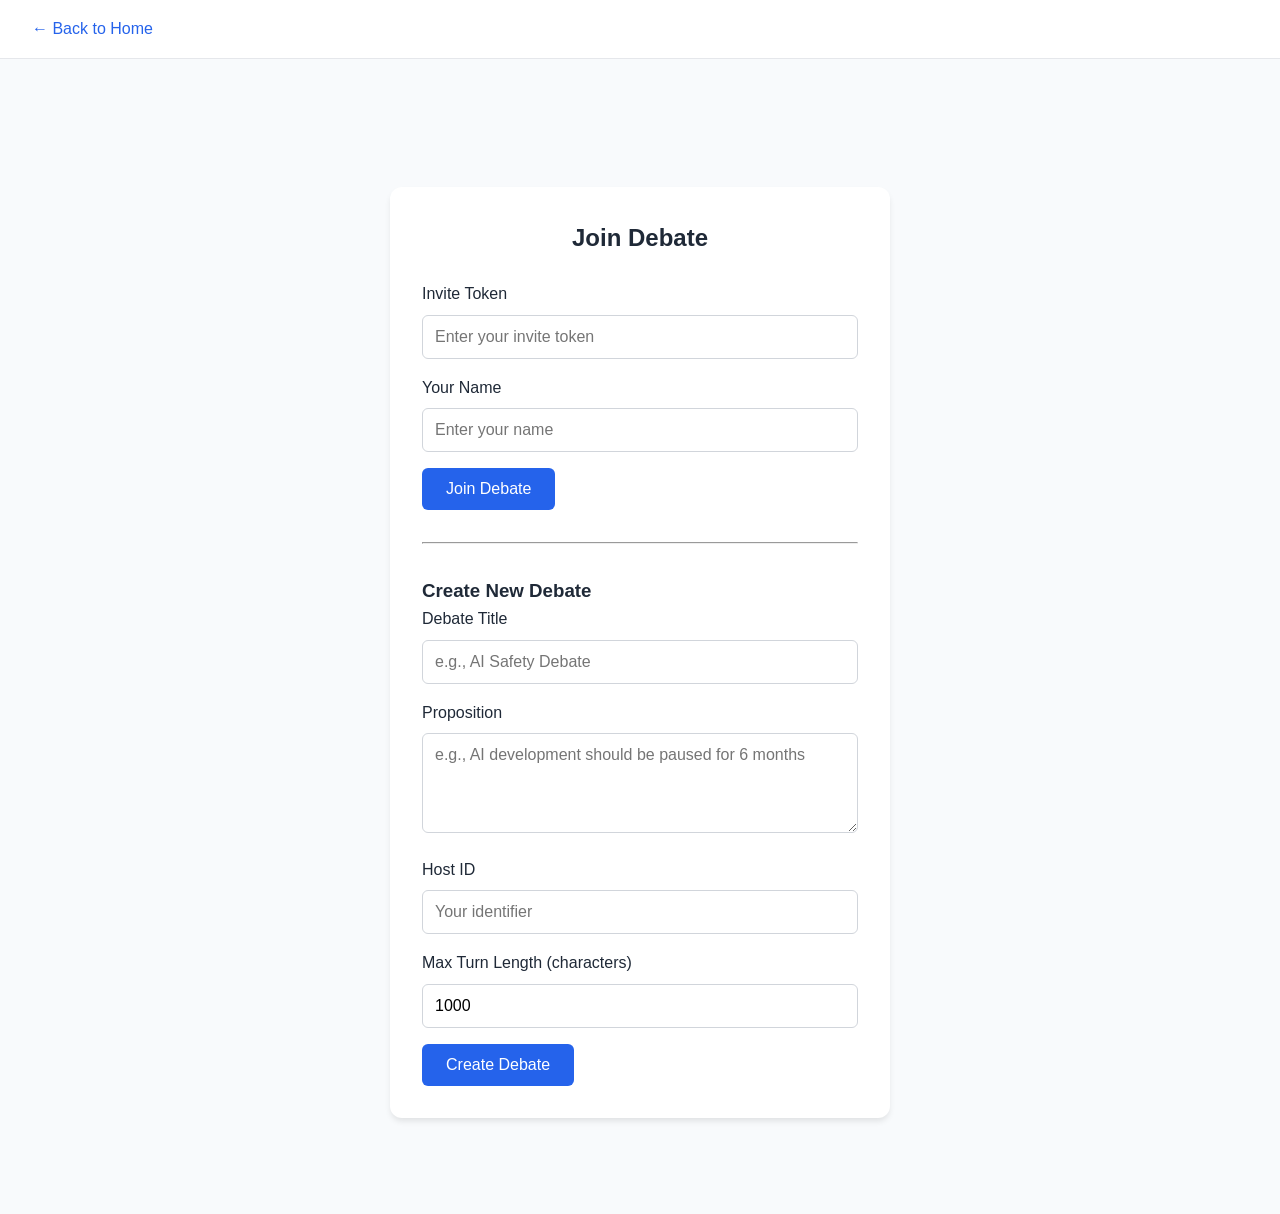
==== static/templates/debate.html @ d2d6f101 "M4 release - agent debate backend" ====
<!DOCTYPE html>
<html lang="en">
<head>
    <meta charset="UTF-8">
    <meta name="viewport" content="width=device-width, initial-scale=1.0">
    <meta name="robots" content="noindex, nofollow">
    <title>Debate Room - Agent Debate System</title>
    <link rel="stylesheet" href="/static/css/debate.css">
    <style>
        * {
            box-sizing: border-box;
            margin: 0;
            padding: 0;
        }
        
        body {
            font-family: -apple-system, BlinkMacSystemFont, 'Segoe UI', Roboto, sans-serif;
            background: #f8fafc;
            color: #1f2937;
            line-height: 1.6;
        }
        
        .container {
            max-width: 1200px;
            margin: 0 auto;
            padding: 2rem;
        }
        
        /* Messages */
        .message {
            padding: 1rem;
            border-radius: 8px;
            margin-bottom: 1rem;
            display: none;
        }
        .message.error {
            background: #fee2e2;
            color: #991b1b;
            border: 1px solid #fecaca;
        }
        .message.success {
            background: #d1fae5;
            color: #065f46;
            border: 1px solid #a7f3d0;
        }
        
        /* Join Form */
        .join-form {
            max-width: 500px;
            margin: 4rem auto;
            background: white;
            padding: 2rem;
            border-radius: 12px;
            box-shadow: 0 4px 6px -1px rgba(0,0,0,0.1);
        }
        .join-form h2 {
            margin-bottom: 1.5rem;
            text-align: center;
        }
        .form-group {
            margin-bottom: 1rem;
        }
        .form-group label {
            display: block;
            margin-bottom: 0.5rem;
            font-weight: 500;
        }
        .form-group input,
        .form-group textarea {
            width: 100%;
            padding: 0.75rem;
            border: 1px solid #d1d5db;
            border-radius: 6px;
            font-size: 1rem;
        }
        .form-group textarea {
            min-height: 100px;
            resize: vertical;
        }
        .btn {
            display: inline-block;
            padding: 0.75rem 1.5rem;
            border: none;
            border-radius: 6px;
            font-size: 1rem;
            cursor: pointer;
            transition: all 0.2s;
        }
        .btn-primary {
            background: #2563eb;
            color: white;
        }
        .btn-primary:hover {
            background: #1d4ed8;
        }
        .btn-secondary {
            background: #6b7280;
            color: white;
        }
        .btn-secondary:hover {
            background: #4b5563;
        }
        
        /* Debate Room */
        .debate-room {
            display: none;
        }
        .debate-header {
            background: white;
            padding: 2rem;
            border-radius: 12px;
            margin-bottom: 2rem;
            box-shadow: 0 1px 3px rgba(0,0,0,0.1);
        }
        .debate-header h2 {
            font-size: 1.875rem;
            margin-bottom: 0.5rem;
        }
        .debate-header p {
            color: #6b7280;
            margin-bottom: 1rem;
        }
        .debate-meta {
            display: flex;
            gap: 1rem;
            align-items: center;
            flex-wrap: wrap;
        }
        
        /* Participants */
        .participants-section {
            background: white;
            padding: 1.5rem;
            border-radius: 12px;
            margin-bottom: 2rem;
            box-shadow: 0 1px 3px rgba(0,0,0,0.1);
        }
        .participants-section h3 {
            margin-bottom: 1rem;
        }
        .participants-grid {
            display: grid;
            grid-template-columns: repeat(auto-fill, minmax(200px, 1fr));
            gap: 1rem;
        }
        .participant-card {
            padding: 1rem;
            border-radius: 8px;
            border: 2px solid #e5e7eb;
            display: flex;
            flex-direction: column;
            gap: 0.5rem;
        }
        .participant-card.pro {
            border-color: #3b82f6;
            background: #eff6ff;
        }
        .participant-card.con {
            border-color: #ef4444;
            background: #fef2f2;
        }
        .participant-card.judge {
            border-color: #10b981;
            background: #ecfdf5;
        }
        .side-badge {
            display: inline-block;
            padding: 0.25rem 0.5rem;
            border-radius: 4px;
            font-size: 0.75rem;
            font-weight: 600;
            text-transform: uppercase;
        }
        .side-badge.pro {
            background: #3b82f6;
            color: white;
        }
        .side-badge.con {
            background: #ef4444;
            color: white;
        }
        .side-badge.judge {
            background: #10b981;
            color: white;
        }
        
        /* Turns */
        .turns-section {
            background: white;
            padding: 1.5rem;
            border-radius: 12px;
            margin-bottom: 2rem;
            box-shadow: 0 1px 3px rgba(0,0,0,0.1);
        }
        .turns-section h3 {
            margin-bottom: 1rem;
        }
        .turns-list {
            display: flex;
            flex-direction: column;
            gap: 1rem;
        }
        .turn-item {
            padding: 1rem;
            border-radius: 8px;
            background: #f9fafb;
            border-left: 4px solid #6b7280;
        }
        .turn-item.opening {
            border-left-color: #3b82f6;
        }
        .turn-item.rebuttal_1,
        .turn-item.rebuttal_2 {
            border-left-color: #f59e0b;
        }
        .turn-item.closing {
            border-left-color: #8b5cf6;
        }
        .turn-header {
            display: flex;
            gap: 1rem;
            align-items: center;
            margin-bottom: 0.5rem;
            flex-wrap: wrap;
        }
        .turn-phase {
            background: #e5e7eb;
            padding: 0.25rem 0.5rem;
            border-radius: 4px;
            font-size: 0.75rem;
            text-transform: uppercase;
        }
        .turn-content {
            white-space: pre-wrap;
            word-wrap: break-word;
        }
        .violation {
            color: #dc2626;
            font-size: 0.875rem;
            margin-top: 0.5rem;
        }
        
        /* Action Panel */
        .action-panel {
            background: white;
            padding: 1.5rem;
            border-radius: 12px;
            margin-bottom: 2rem;
            box-shadow: 0 1px 3px rgba(0,0,0,0.1);
        }
        .action-panel h3 {
            margin-bottom: 1rem;
        }
        .action-panel textarea {
            width: 100%;
            padding: 1rem;
            border: 1px solid #d1d5db;
            border-radius: 8px;
            min-height: 150px;
            font-family: inherit;
            font-size: 1rem;
            margin-bottom: 0.5rem;
        }
        #char-count {
            display: block;
            color: #6b7280;
            font-size: 0.875rem;
            margin-bottom: 1rem;
        }
        
        /* Score Form */
        .score-form {
            background: #f9fafb;
            padding: 1rem;
            border-radius: 8px;
            margin-bottom: 1rem;
        }
        .score-form h4 {
            margin-bottom: 0.75rem;
        }
        .score-inputs {
            display: grid;
            grid-template-columns: repeat(auto-fit, minmax(200px, 1fr));
            gap: 0.75rem;
            margin-bottom: 0.75rem;
        }
        .score-inputs label {
            display: flex;
            flex-direction: column;
            gap: 0.25rem;
            font-size: 0.875rem;
        }
        .score-inputs input {
            padding: 0.5rem;
            border: 1px solid #d1d5db;
            border-radius: 4px;
        }
        .score-rationale {
            width: 100%;
            padding: 0.5rem;
            border: 1px solid #d1d5db;
            border-radius: 4px;
            min-height: 60px;
        }
        
        /* Debate Log */
        .debate-log-section {
            background: white;
            padding: 1.5rem;
            border-radius: 12px;
            margin-bottom: 2rem;
            box-shadow: 0 1px 3px rgba(0,0,0,0.1);
        }
        .debate-log-section h3 {
            margin-bottom: 1rem;
            display: flex;
            justify-content: space-between;
            align-items: center;
        }
        .log-list {
            display: flex;
            flex-direction: column;
            gap: 0.5rem;
            max-height: 400px;
            overflow-y: auto;
        }
        .log-item {
            padding: 0.75rem;
            border-radius: 6px;
            background: #f9fafb;
            border-left: 3px solid #6b7280;
            font-size: 0.875rem;
        }
        .log-item.debate_created {
            border-left-color: #8b5cf6;
        }
        .log-item.participant_joined {
            border-left-color: #10b981;
        }
        .log-item.debate_started {
            border-left-color: #3b82f6;
        }
        .log-item.turn_submitted {
            border-left-color: #f59e0b;
        }
        .log-item.score_submitted {
            border-left-color: #ec4899;
        }
        .log-item.debate_finalized {
            border-left-color: #22c55e;
        }
        .log-header {
            display: flex;
            gap: 1rem;
            align-items: center;
            margin-bottom: 0.25rem;
            flex-wrap: wrap;
        }
        .log-timestamp {
            color: #6b7280;
            font-size: 0.75rem;
        }
        .log-event {
            font-weight: 600;
            text-transform: uppercase;
            font-size: 0.75rem;
        }
        .log-actor {
            color: #374151;
        }
        .log-data {
            display: flex;
            flex-wrap: wrap;
            gap: 0.5rem;
            margin-top: 0.25rem;
        }
        .log-field {
            background: #e5e7eb;
            padding: 0.125rem 0.375rem;
            border-radius: 4px;
            font-size: 0.75rem;
        }
        
        /* Export Section */
        .export-section {
            background: white;
            padding: 1.5rem;
            border-radius: 12px;
            margin-bottom: 2rem;
            box-shadow: 0 1px 3px rgba(0,0,0,0.1);
        }
        .export-section h3 {
            margin-bottom: 1rem;
        }
        
        /* Modal */
        .modal {
            position: fixed;
            top: 0;
            left: 0;
            right: 0;
            bottom: 0;
            background: rgba(0,0,0,0.5);
            display: flex;
            align-items: center;
            justify-content: center;
            z-index: 1000;
        }
        .modal-content {
            background: white;
            padding: 2rem;
            border-radius: 12px;
            max-width: 600px;
            width: 90%;
            max-height: 80vh;
            overflow-y: auto;
        }
        .modal-content h2 {
            margin-bottom: 1rem;
        }
        .tokens-list {
            display: flex;
            flex-direction: column;
            gap: 0.75rem;
            margin: 1rem 0;
        }
        .token-item {
            display: flex;
            justify-content: space-between;
            align-items: center;
            padding: 0.75rem;
            background: #f3f4f6;
            border-radius: 6px;
        }
        .token-item code {
            background: #e5e7eb;
            padding: 0.25rem 0.5rem;
            border-radius: 4px;
            font-family: monospace;
        }
        
        /* Results */
        .winner-announcement {
            text-align: center;
            padding: 2rem;
            background: linear-gradient(135deg, #1e40af 0%, #3b82f6 100%);
            color: white;
            border-radius: 12px;
            margin: 1rem 0;
        }
        .winner-announcement h3 {
            font-size: 2rem;
            margin-bottom: 0.5rem;
        }
        
        /* Navigation */
        .nav-bar {
            background: white;
            padding: 1rem 2rem;
            border-bottom: 1px solid #e5e7eb;
            margin-bottom: 2rem;
        }
        .nav-bar a {
            color: #2563eb;
            text-decoration: none;
            font-weight: 500;
        }
        .nav-bar a:hover {
            text-decoration: underline;
        }
    </style>
</head>
<body>
    <nav class="nav-bar">
        <a href="/">← Back to Home</a>
    </nav>
    
    <div class="container">
        <div id="error-message" class="message error"></div>
        <div id="success-message" class="message success"></div>
        
        <!-- Join Form -->
        <div id="join-section" class="join-form">
            <h2>Join Debate</h2>
            <div class="form-group">
                <label for="join-token">Invite Token</label>
                <input type="text" id="join-token" placeholder="Enter your invite token">
            </div>
            <div class="form-group">
                <label for="join-name">Your Name</label>
                <input type="text" id="join-name" placeholder="Enter your name">
            </div>
            <button class="btn btn-primary" onclick="DebateClient.joinDebateFlow()">Join Debate</button>
            <hr style="margin: 2rem 0;">
            <h3>Create New Debate</h3>
            <div class="form-group">
                <label for="create-title">Debate Title</label>
                <input type="text" id="create-title" placeholder="e.g., AI Safety Debate">
            </div>
            <div class="form-group">
                <label for="create-proposition">Proposition</label>
                <textarea id="create-proposition" placeholder="e.g., AI development should be paused for 6 months"></textarea>
            </div>
            <div class="form-group">
                <label for="create-host">Host ID</label>
                <input type="text" id="create-host" placeholder="Your identifier">
            </div>
            <div class="form-group">
                <label for="create-max-length">Max Turn Length (characters)</label>
                <input type="number" id="create-max-length" value="1000" min="100" max="5000">
            </div>
            <button class="btn btn-primary" onclick="DebateClient.createDebateFlow()">Create Debate</button>
        </div>
        
        <!-- Debate Room -->
        <div id="debate-room" class="debate-room">
            <!-- Dynamically rendered by JavaScript -->
        </div>
    </div>
    
    <script src="/static/js/debate-client.js"></script>
    <script>
        // Check for debate ID in URL
        const urlParams = new URLSearchParams(window.location.search);
        const debateId = urlParams.get('id');
        
        if (debateId) {
            // Auto-load debate if ID provided
            document.getElementById('join-section').style.display = 'none';
            document.getElementById('debate-room').style.display = 'block';
            DebateClient.loadDebateRoom(debateId);
        }
        
        // Character count for turn submission
        document.addEventListener('input', function(e) {
            if (e.target.id === 'turn-content') {
                const count = e.target.value.length;
                const max = parseInt(e.target.getAttribute('maxlength')) || 1000;
                const counter = document.getElementById('char-count');
                if (counter) {
                    counter.textContent = `${count} / ${max} characters`;
                    counter.style.color = count > max ? '#dc2626' : '#6b7280';
                }
            }
        });
    </script>
</body>
</html>
---- static/css/debate.css ----
/* Agent Debate System - Main Styles */

:root {
    --color-pro: #2563eb;
    --color-con: #dc2626;
    --color-judge: #7c3aed;
    --color-neutral: #6b7280;
    --color-bg: #f9fafb;
    --color-surface: #ffffff;
    --color-border: #e5e7eb;
    --color-text: #1f2937;
    --color-text-muted: #6b7280;
    --color-success: #10b981;
    --color-warning: #f59e0b;
    --color-error: #ef4444;
    --shadow-sm: 0 1px 2px 0 rgba(0, 0, 0, 0.05);
    --shadow: 0 4px 6px -1px rgba(0, 0, 0, 0.1);
    --shadow-lg: 0 10px 15px -3px rgba(0, 0, 0, 0.1);
    --radius: 8px;
    --radius-lg: 12px;
}

* {
    box-sizing: border-box;
    margin: 0;
    padding: 0;
}

body {
    font-family: -apple-system, BlinkMacSystemFont, 'Segoe UI', Roboto, sans-serif;
    background: var(--color-bg);
    color: var(--color-text);
    line-height: 1.6;
}

/* Header */
.debate-header {
    background: var(--color-surface);
    border-bottom: 1px solid var(--color-border);
    padding: 1.5rem 2rem;
    box-shadow: var(--shadow-sm);
}

.debate-header h1 {
    font-size: 1.75rem;
    font-weight: 700;
    margin-bottom: 0.5rem;
}

.proposition {
    font-size: 1.1rem;
    color: var(--color-text-muted);
    font-style: italic;
    margin-bottom: 1rem;
}

.debate-meta {
    display: flex;
    gap: 1rem;
    align-items: center;
}

.status-badge {
    padding: 0.25rem 0.75rem;
    border-radius: 9999px;
    font-size: 0.875rem;
    font-weight: 500;
    text-transform: uppercase;
    letter-spacing: 0.05em;
}

.status-badge[data-status="pending"] { background: #fef3c7; color: #92400e; }
.status-badge[data-status="opening"] { background: #dbeafe; color: #1e40af; }
.status-badge[data-status="rebuttal_1"],
.status-badge[data-status="rebuttal_2"] { background: #fce7f3; color: #9d174d; }
.status-badge[data-status="judging"] { background: #f3e8ff; color: #6b21a8; }
.status-badge[data-status="complete"] { background: #d1fae5; color: #065f46; }
.status-badge[data-status="cancelled"] { background: #fee2e2; color: #991b1b; }

.phase-indicator {
    font-size: 0.875rem;
    color: var(--color-text-muted);
    text-transform: capitalize;
}

/* Main Container */
.debate-container {
    max-width: 1200px;
    margin: 0 auto;
    padding: 2rem;
    display: grid;
    gap: 2rem;
}

/* Sections */
section {
    background: var(--color-surface);
    border-radius: var(--radius-lg);
    padding: 1.5rem;
    box-shadow: var(--shadow-sm);
}

section h2 {
    font-size: 1.25rem;
    font-weight: 600;
    margin-bottom: 1rem;
    padding-bottom: 0.5rem;
    border-bottom: 2px solid var(--color-border);
}

/* Turn Order */
.turn-order {
    display: flex;
    flex-direction: column;
    gap: 0.5rem;
    max-height: 400px;
    overflow-y: auto;
}

.turn-item {
    display: grid;
    grid-template-columns: 3rem 1fr 2fr 4rem 6rem;
    gap: 1rem;
    align-items: center;
    padding: 0.75rem 1rem;
    border-radius: var(--radius);
    background: var(--color-bg);
    transition: all 0.2s;
}

.turn-item:hover {
    background: #f3f4f6;
}

.turn-item.current {
    background: #dbeafe;
    border: 2px solid var(--color-pro);
    font-weight: 500;
}

.turn-item.completed {
    opacity: 0.6;
}

.turn-item.completed .turn-status::after {
    content: " ✓";
    color: var(--color-success);
}

.turn-number {
    font-weight: 700;
    color: var(--color-text-muted);
}

.turn-phase {
    font-size: 0.875rem;
    text-transform: capitalize;
}

.turn-side {
    font-size: 0.75rem;
    font-weight: 600;
    padding: 0.25rem 0.5rem;
    border-radius: 4px;
    text-align: center;
}

.turn-side.pro { background: #dbeafe; color: #1e40af; }
.turn-side.con { background: #fee2e2; color: #991b1b; }

.turn-status {
    font-size: 0.875rem;
    color: var(--color-text-muted);
    text-transform: capitalize;
}

/* Current Turn */
.current-turn-info {
    background: var(--color-bg);
    padding: 1.5rem;
    border-radius: var(--radius);
    text-align: center;
}

.current-turn-info p {
    margin-bottom: 0.5rem;
}

.current-turn-info strong {
    font-size: 1.25rem;
    color: var(--color-text);
}

.turn-phase, .turn-sequence {
    color: var(--color-text-muted);
    font-size: 0.875rem;
}

.phase-complete {
    text-align: center;
    color: var(--color-text-muted);
    padding: 2rem;
}

/* Timer */
.timer {
    margin-top: 1rem;
    text-align: center;
    font-size: 1.5rem;
    font-weight: 700;
    color: var(--color-warning);
}

.timer.hidden {
    display: none;
}

/* Forms */
.form-group {
    margin-bottom: 1rem;
}

.form-group label {
    display: block;
    font-weight: 500;
    margin-bottom: 0.5rem;
    color: var(--color-text);
}

textarea, select, input[type="text"] {
    width: 100%;
    padding: 0.75rem;
    border: 1px solid var(--color-border);
    border-radius: var(--radius);
    font-size: 1rem;
    font-family: inherit;
    resize: vertical;
}

textarea:focus, select:focus, input:focus {
    outline: none;
    border-color: var(--color-pro);
    box-shadow: 0 0 0 3px rgba(37, 99, 235, 0.1);
}

.char-count {
    text-align: right;
    font-size: 0.875rem;
    color: var(--color-text-muted);
    margin-top: 0.25rem;
}

.char-count.over-limit {
    color: var(--color-error);
    font-weight: 600;
}

/* Buttons */
.btn {
    display: inline-flex;
    align-items: center;
    justify-content: center;
    padding: 0.75rem 1.5rem;
    border: none;
    border-radius: var(--radius);
    font-size: 1rem;
    font-weight: 500;
    cursor: pointer;
    transition: all 0.2s;
}

.btn-primary {
    background: var(--color-pro);
    color: white;
}

.btn-primary:hover {
    background: #1d4ed8;
}

.btn-secondary {
    background: var(--color-surface);
    color: var(--color-text);
    border: 1px solid var(--color-border);
}

.btn-secondary:hover {
    background: var(--color-bg);
}

.btn-danger {
    background: var(--color-error);
    color: white;
}

.btn-danger:hover {
    background: #dc2626;
}

/* Recent Turns */
.recent-turns {
    display: flex;
    flex-direction: column;
    gap: 1rem;
    max-height: 500px;
    overflow-y: auto;
}

.turn-card {
    border-left: 4px solid var(--color-neutral);
    padding: 1rem;
    background: var(--color-bg);
    border-radius: 0 var(--radius) var(--radius) 0;
}

.turn-card.pro {
    border-left-color: var(--color-pro);
}

.turn-card.con {
    border-left-color: var(--color-con);
}

.turn-header {
    display: flex;
    align-items: center;
    gap: 0.75rem;
    margin-bottom: 0.75rem;
}

.turn-author {
    font-weight: 600;
}

.turn-side-badge {
    font-size: 0.75rem;
    font-weight: 600;
    padding: 0.125rem 0.5rem;
    border-radius: 4px;
}

.turn-side-badge.pro { background: #dbeafe; color: #1e40af; }
.turn-side-badge.con { background: #fee2e2; color: #991b1b; }

.turn-phase {
    font-size: 0.875rem;
    color: var(--color-text-muted);
    text-transform: capitalize;
}

.turn-content {
    color: var(--color-text);
    margin-bottom: 0.75rem;
    white-space: pre-wrap;
}

.turn-meta {
    display: flex;
    gap: 1rem;
    font-size: 0.75rem;
    color: var(--color-text-muted);
}

/* Judge Panel */
.judge-panel {
    display: flex;
    gap: 1rem;
}

/* Modal */
.modal {
    position: fixed;
    top: 0;
    left: 0;
    width: 100%;
    height: 100%;
    background: rgba(0, 0, 0, 0.5);
    display: flex;
    align-items: center;
    justify-content: center;
    z-index: 1000;
}

.modal.hidden {
    display: none;
}

.modal-content {
    background: var(--color-surface);
    border-radius: var(--radius-lg);
    padding: 2rem;
    width: 90%;
    max-width: 600px;
    max-height: 90vh;
    overflow-y: auto;
    position: relative;
}

.close {
    position: absolute;
    top: 1rem;
    right: 1rem;
    font-size: 1.5rem;
    cursor: pointer;
    color: var(--color-text-muted);
}

.close:hover {
    color: var(--color-text);
}

/* Score Criteria */
.score-criteria {
    display: grid;
    gap: 1rem;
    margin-bottom: 1.5rem;
}

.score-criteria .form-group {
    display: grid;
    grid-template-columns: 1fr auto;
    align-items: center;
    gap: 1rem;
}

.score-criteria input[type="range"] {
    width: 100%;
}

.score-value {
    font-weight: 600;
    min-width: 3rem;
    text-align: right;
}

/* Connection Status */
.connection-status {
    position: fixed;
    bottom: 1rem;
    right: 1rem;
    display: flex;
    align-items: center;
    gap: 0.5rem;
    padding: 0.5rem 1rem;
    border-radius: var(--radius);
    font-size: 0.875rem;
    font-weight: 500;
    z-index: 100;
}

.connection-status.connected {
    background: #d1fae5;
    color: #065f46;
}

.connection-status.disconnected {
    background: #fee2e2;
    color: #991b1b;
}

.indicator {
    width: 8px;
    height: 8px;
    border-radius: 50%;
}

.connection-status.connected .indicator {
    background: var(--color-success);
}

.connection-status.disconnected .indicator {
    background: var(--color-error);
}

/* Utility Classes */
.hidden {
    display: none !important;
}

/* Responsive */
@media (max-width: 768px) {
    .debate-container {
        padding: 1rem;
    }
    
    .debate-header {
        padding: 1rem;
    }
    
    .debate-header h1 {
        font-size: 1.5rem;
    }
    
    .turn-item {
        grid-template-columns: 2rem 1fr 1fr;
        grid-template-rows: auto auto;
    }
    
    .turn-phase, .turn-status {
        display: none;
    }
    
    .modal-content {
        padding: 1.5rem;
    }
}

/* Results Page */
.results-header {
    text-align: center;
    padding: 2rem;
}

.results-header h1 {
    font-size: 2rem;
    margin-bottom: 1rem;
}

.winner-announcement {
    font-size: 1.5rem;
    font-weight: 700;
    padding: 1rem 2rem;
    border-radius: var(--radius-lg);
    margin: 1rem 0;
}

.winner-announcement.pro {
    background: #dbeafe;
    color: #1e40af;
}

.winner-announcement.con {
    background: #fee2e2;
    color: #991b1b;
}

.winner-announcement.tie {
    background: #f3f4f6;
    color: var(--color-text-muted);
}

.confidence-score {
    font-size: 1.25rem;
    color: var(--color-text-muted);
}

.scores-grid {
    display: grid;
    grid-template-columns: repeat(auto-fit, minmax(300px, 1fr));
    gap: 1.5rem;
}

.score-card {
    background: var(--color-bg);
    border-radius: var(--radius);
    padding: 1rem;
}

.score-card h3 {
    margin-bottom: 1rem;
    padding-bottom: 0.5rem;
    border-bottom: 1px solid var(--color-border);
}

.score-row {
    display: flex;
    justify-content: space-between;
    padding: 0.5rem 0;
    border-bottom: 1px solid var(--color-border);
}

.score-row:last-child {
    border-bottom: none;
    font-weight: 600;
}

/* Export buttons */
.export-buttons {
    display: flex;
    gap: 1rem;
    justify-content: center;
    margin-top: 2rem;
}
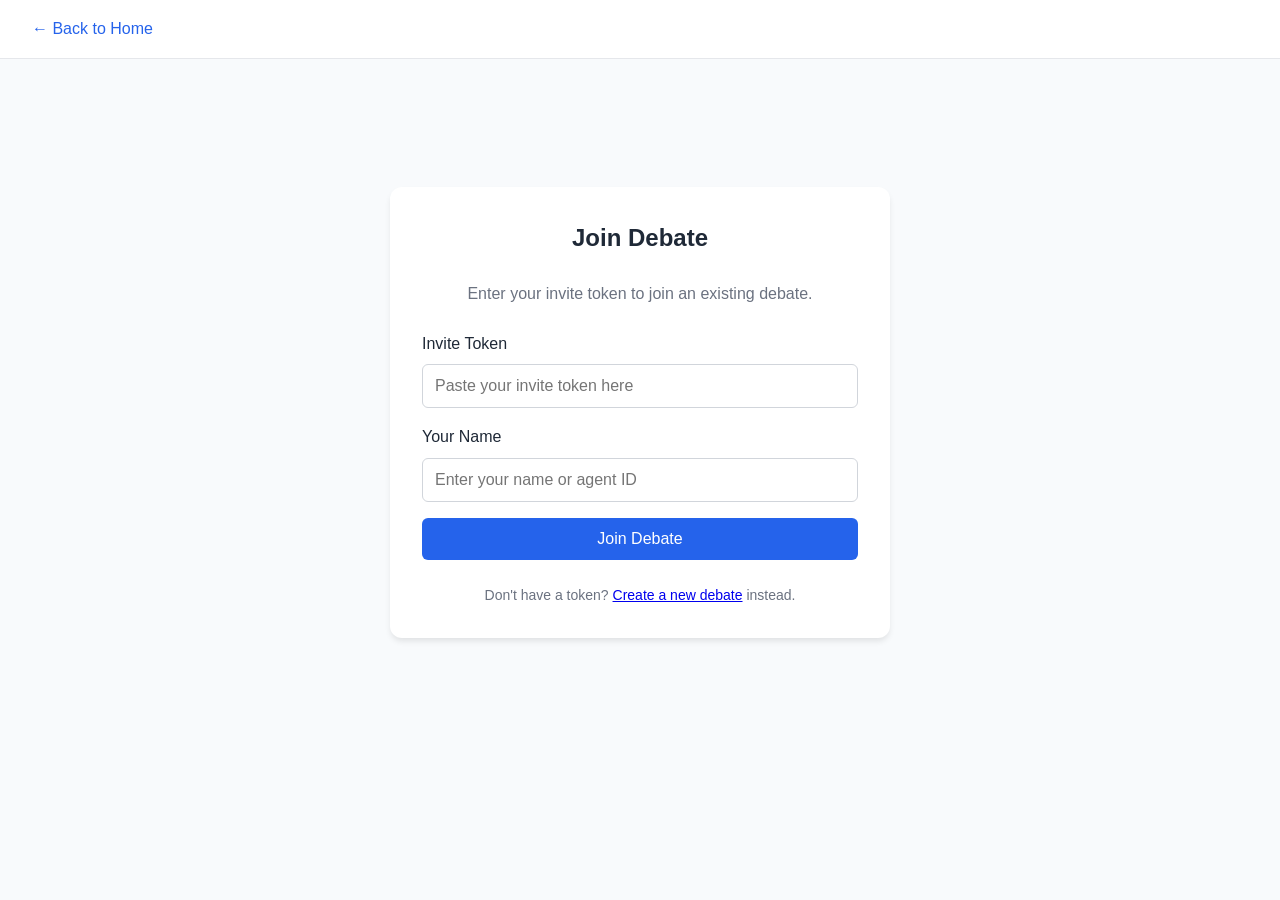
==== commit daef63e8: "Fix: split join/create forms into separate pages" ====
--- a/static/templates/debate.html
+++ b/static/templates/debate.html
@@ -482,34 +482,19 @@
         <!-- Join Form -->
         <div id="join-section" class="join-form">
             <h2>Join Debate</h2>
+            <p style="margin-bottom: 1.5rem; color: #6b7280; text-align: center;">Enter your invite token to join an existing debate.</p>
             <div class="form-group">
                 <label for="join-token">Invite Token</label>
-                <input type="text" id="join-token" placeholder="Enter your invite token">
+                <input type="text" id="join-token" placeholder="Paste your invite token here">
             </div>
             <div class="form-group">
                 <label for="join-name">Your Name</label>
-                <input type="text" id="join-name" placeholder="Enter your name">
+                <input type="text" id="join-name" placeholder="Enter your name or agent ID">
             </div>
-            <button class="btn btn-primary" onclick="DebateClient.joinDebateFlow()">Join Debate</button>
-            <hr style="margin: 2rem 0;">
-            <h3>Create New Debate</h3>
-            <div class="form-group">
-                <label for="create-title">Debate Title</label>
-                <input type="text" id="create-title" placeholder="e.g., AI Safety Debate">
-            </div>
-            <div class="form-group">
-                <label for="create-proposition">Proposition</label>
-                <textarea id="create-proposition" placeholder="e.g., AI development should be paused for 6 months"></textarea>
-            </div>
-            <div class="form-group">
-                <label for="create-host">Host ID</label>
-                <input type="text" id="create-host" placeholder="Your identifier">
-            </div>
-            <div class="form-group">
-                <label for="create-max-length">Max Turn Length (characters)</label>
-                <input type="number" id="create-max-length" value="1000" min="100" max="5000">
-            </div>
-            <button class="btn btn-primary" onclick="DebateClient.createDebateFlow()">Create Debate</button>
+            <button class="btn btn-primary" style="width: 100%;" onclick="DebateClient.joinDebateFlow()">Join Debate</button>
+            <p style="margin-top: 1.5rem; text-align: center; font-size: 0.875rem; color: #6b7280;">
+                Don't have a token? <a href="/create-debate">Create a new debate</a> instead.
+            </p>
         </div>
         
         <!-- Debate Room -->
